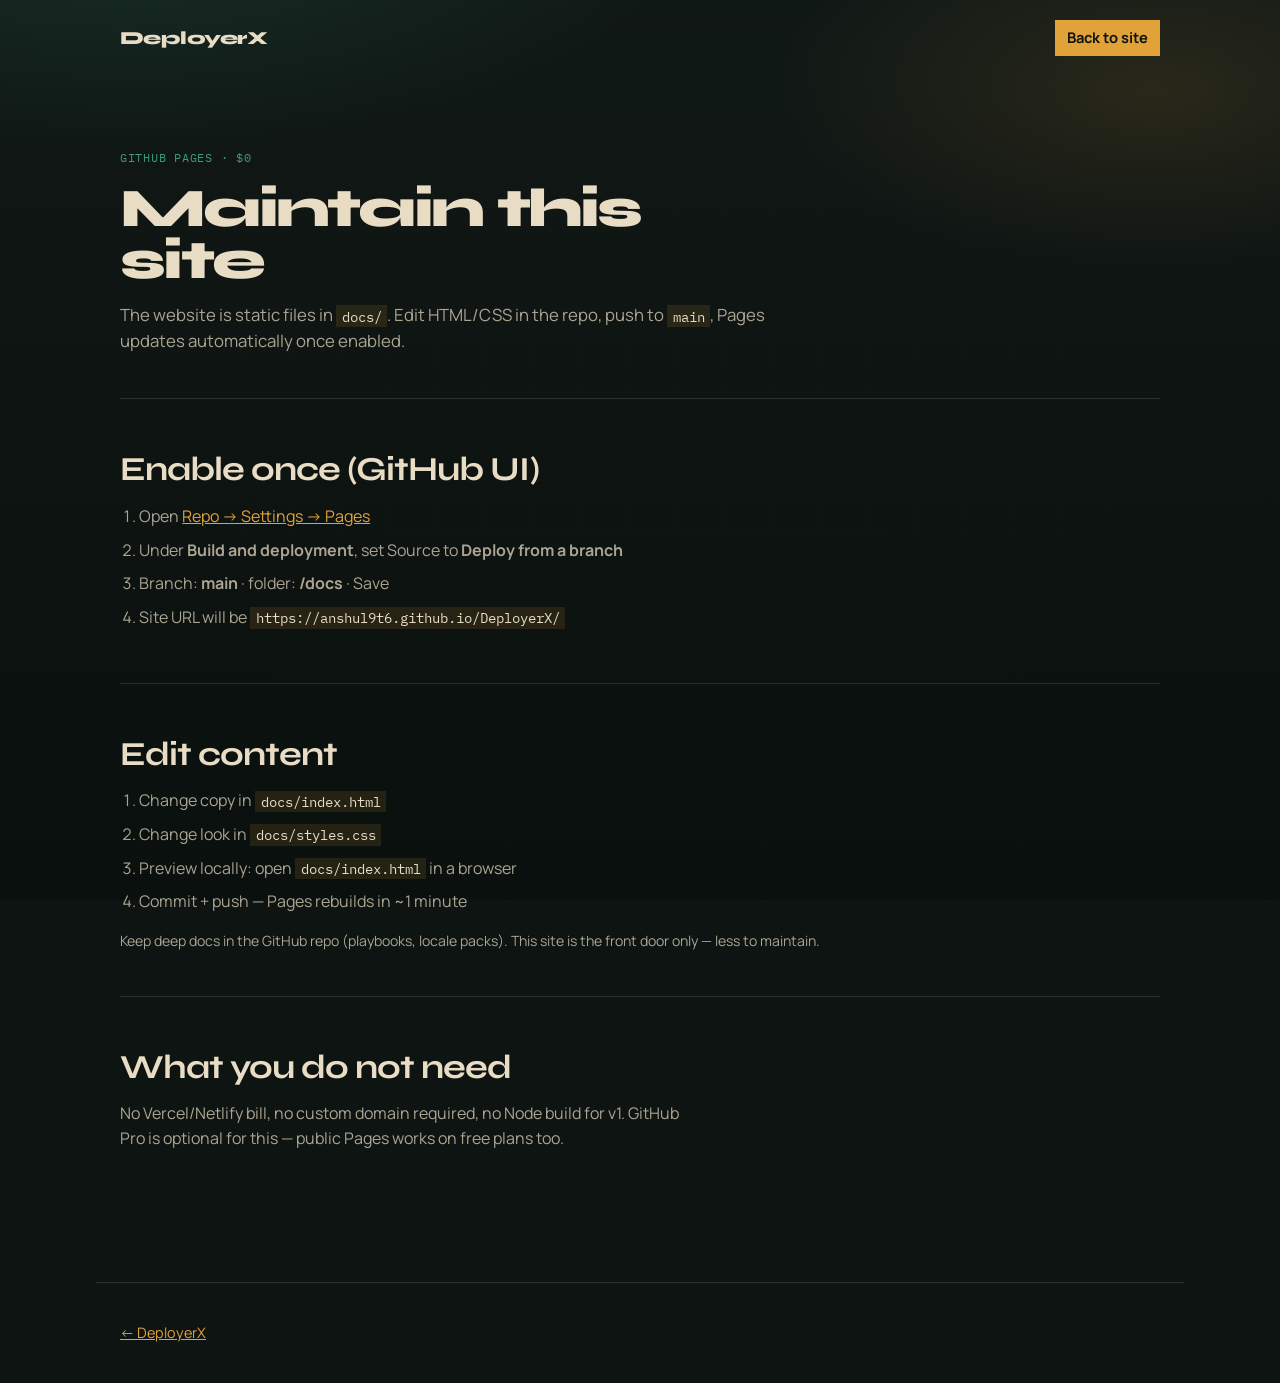
==== docs/maintain.html @ 89c41c8a "Add free GitHub Pages landing site under docs/. Give DeployerX a static front door and maintainer gu" ====
<!DOCTYPE html>
<html lang="en">
  <head>
    <meta charset="utf-8" />
    <meta name="viewport" content="width=device-width, initial-scale=1" />
    <title>Maintain the site — DeployerX</title>
    <link rel="preconnect" href="https://fonts.googleapis.com" />
    <link rel="preconnect" href="https://fonts.gstatic.com" crossorigin />
    <link
      href="https://fonts.googleapis.com/css2?family=IBM+Plex+Mono:wght@400;500&family=Syne:wght@700;800&family=Manrope:wght@400;600;700&display=swap"
      rel="stylesheet"
    />
    <link rel="stylesheet" href="styles.css" />
  </head>
  <body>
    <div class="atmosphere" aria-hidden="true"></div>
    <header class="top">
      <a class="brand" href="./">DeployerX</a>
      <nav>
        <a class="nav-cta" href="./">Back to site</a>
      </nav>
    </header>
    <main>
      <section class="hero" style="padding-bottom: 1rem">
        <p class="eyebrow">GitHub Pages · $0</p>
        <h1 style="font-size: clamp(2.2rem, 7vw, 3.4rem)">Maintain this site</h1>
        <p class="lede">
          The website is static files in <code>docs/</code>. Edit HTML/CSS in the
          repo, push to <code>main</code>, Pages updates automatically once enabled.
        </p>
      </section>

      <section class="band">
        <h2>Enable once (GitHub UI)</h2>
        <ol class="steps">
          <li>
            Open
            <a href="https://github.com/Anshul9t6/DeployerX/settings/pages"
              >Repo → Settings → Pages</a
            >
          </li>
          <li>Under <strong>Build and deployment</strong>, set Source to <strong>Deploy from a branch</strong></li>
          <li>Branch: <strong>main</strong> · folder: <strong>/docs</strong> · Save</li>
          <li>
            Site URL will be
            <code>https://anshul9t6.github.io/DeployerX/</code>
          </li>
        </ol>
      </section>

      <section class="band">
        <h2>Edit content</h2>
        <ol class="steps">
          <li>Change copy in <code>docs/index.html</code></li>
          <li>Change look in <code>docs/styles.css</code></li>
          <li>Preview locally: open <code>docs/index.html</code> in a browser</li>
          <li>Commit + push — Pages rebuilds in ~1 minute</li>
        </ol>
        <p class="fine">
          Keep deep docs in the GitHub repo (playbooks, locale packs). This site
          is the front door only — less to maintain.
        </p>
      </section>

      <section class="band">
        <h2>What you do not need</h2>
        <p class="section-lede">
          No Vercel/Netlify bill, no custom domain required, no Node build for
          v1. GitHub Pro is optional for this — public Pages works on free plans
          too.
        </p>
      </section>
    </main>
    <footer>
      <p><a href="./">← DeployerX</a></p>
    </footer>
  </body>
</html>
---- docs/styles.css ----
:root {
  --ink: #0e1412;
  --panel: #15201c;
  --line: rgba(232, 220, 196, 0.14);
  --paper: #e8dcc4;
  --muted: rgba(232, 220, 196, 0.72);
  --accent: #e2a23a;
  --accent-2: #3d9b7a;
  --max: 68rem;
  --font-brand: "Syne", system-ui, sans-serif;
  --font-body: "Manrope", system-ui, sans-serif;
  --font-mono: "IBM Plex Mono", ui-monospace, monospace;
}

*,
*::before,
*::after {
  box-sizing: border-box;
}

html {
  scroll-behavior: smooth;
}

body {
  margin: 0;
  min-height: 100vh;
  color: var(--paper);
  font-family: var(--font-body);
  background: var(--ink);
  line-height: 1.55;
}

.atmosphere {
  position: fixed;
  inset: 0;
  z-index: -1;
  background:
    radial-gradient(ellipse 80% 50% at 10% -10%, rgba(61, 155, 122, 0.18), transparent 55%),
    radial-gradient(ellipse 60% 40% at 90% 10%, rgba(226, 162, 58, 0.12), transparent 50%),
    linear-gradient(180deg, #101816 0%, var(--ink) 45%, #0a100e 100%);
}

.atmosphere::after {
  content: "";
  position: absolute;
  inset: 0;
  opacity: 0.35;
  background-image:
    linear-gradient(rgba(232, 220, 196, 0.04) 1px, transparent 1px),
    linear-gradient(90deg, rgba(232, 220, 196, 0.04) 1px, transparent 1px);
  background-size: 48px 48px;
  mask-image: radial-gradient(ellipse at center, black 20%, transparent 75%);
}

.top {
  display: flex;
  align-items: center;
  justify-content: space-between;
  gap: 1rem;
  max-width: var(--max);
  margin: 0 auto;
  padding: 1.25rem 1.5rem;
}

.brand {
  font-family: var(--font-brand);
  font-weight: 800;
  font-size: 1.15rem;
  letter-spacing: -0.03em;
  color: var(--paper);
  text-decoration: none;
}

nav {
  display: flex;
  flex-wrap: wrap;
  gap: 0.85rem 1.1rem;
  align-items: center;
}

nav a {
  color: var(--muted);
  text-decoration: none;
  font-size: 0.92rem;
  font-weight: 500;
}

nav a:hover {
  color: var(--paper);
}

.nav-cta {
  color: var(--ink) !important;
  background: var(--accent);
  padding: 0.4rem 0.75rem;
  font-weight: 700 !important;
}

main {
  max-width: var(--max);
  margin: 0 auto;
  padding: 0 1.5rem 4rem;
}

.hero {
  padding: 4.5rem 0 3.5rem;
  max-width: 42rem;
  animation: rise 0.7s ease-out both;
}

.eyebrow {
  font-family: var(--font-mono);
  font-size: 0.78rem;
  letter-spacing: 0.06em;
  text-transform: uppercase;
  color: var(--accent-2);
  margin: 0 0 1rem;
}

.hero h1 {
  font-family: var(--font-brand);
  font-weight: 800;
  font-size: clamp(3.2rem, 10vw, 5.6rem);
  line-height: 0.95;
  letter-spacing: -0.05em;
  margin: 0 0 1rem;
}

.mission {
  font-size: clamp(1.15rem, 2.4vw, 1.45rem);
  font-weight: 600;
  color: var(--paper);
  margin: 0 0 1rem;
}

.lede {
  color: var(--muted);
  margin: 0 0 1.75rem;
  font-size: 1.05rem;
}

.cta-row {
  display: flex;
  flex-wrap: wrap;
  gap: 0.75rem;
}

.btn {
  display: inline-flex;
  align-items: center;
  justify-content: center;
  padding: 0.75rem 1.1rem;
  text-decoration: none;
  font-weight: 700;
  font-size: 0.95rem;
  border: 1px solid transparent;
  transition: transform 0.15s ease, background 0.15s ease, border-color 0.15s ease;
}

.btn:hover {
  transform: translateY(-1px);
}

.btn.primary {
  background: var(--paper);
  color: var(--ink);
}

.btn.ghost {
  border-color: var(--line);
  color: var(--paper);
  background: rgba(21, 32, 28, 0.6);
}

.band {
  padding: 2.75rem 0;
  border-top: 1px solid var(--line);
  animation: rise 0.8s ease-out both;
  animation-delay: 0.12s;
}

.band h2 {
  font-family: var(--font-brand);
  font-size: clamp(1.6rem, 3vw, 2.1rem);
  letter-spacing: -0.03em;
  margin: 0 0 0.5rem;
}

.section-lede {
  color: var(--muted);
  max-width: 36rem;
  margin: 0 0 1.5rem;
}

.cascade {
  list-style: none;
  margin: 0;
  padding: 0;
  display: grid;
  gap: 0.75rem;
}

.cascade li {
  display: grid;
  grid-template-columns: auto 1fr;
  grid-template-rows: auto auto;
  column-gap: 0.9rem;
  row-gap: 0.15rem;
  padding: 1rem 1.1rem;
  background: rgba(21, 32, 28, 0.72);
  border: 1px solid var(--line);
}

.cascade .tag {
  grid-row: span 2;
  align-self: center;
  font-family: var(--font-mono);
  font-size: 0.75rem;
  color: var(--ink);
  background: var(--accent);
  padding: 0.35rem 0.45rem;
  font-weight: 500;
}

.cascade strong {
  font-size: 1.02rem;
}

.cascade span:last-child {
  color: var(--muted);
  font-size: 0.92rem;
}

.stat-line {
  display: grid;
  grid-template-columns: repeat(4, minmax(0, 1fr));
  gap: 0.75rem;
}

.stat-line > div {
  padding: 1rem;
  border: 1px solid var(--line);
  background: rgba(21, 32, 28, 0.55);
}

.stat-line .num {
  display: block;
  font-family: var(--font-brand);
  font-size: 1.8rem;
  font-weight: 800;
  letter-spacing: -0.03em;
  color: var(--accent);
}

.stat-line .label {
  color: var(--muted);
  font-size: 0.88rem;
}

.fine {
  margin: 1rem 0 0;
  color: var(--muted);
  font-size: 0.88rem;
}

.steps {
  margin: 0;
  padding-left: 1.2rem;
  color: var(--muted);
}

.steps li {
  margin: 0.55rem 0;
}

.steps a {
  color: var(--accent);
}

code {
  font-family: var(--font-mono);
  font-size: 0.86em;
  color: var(--paper);
  background: rgba(226, 162, 58, 0.12);
  padding: 0.1rem 0.35rem;
}

footer {
  max-width: var(--max);
  margin: 0 auto;
  padding: 1.5rem;
  border-top: 1px solid var(--line);
  color: var(--muted);
  font-size: 0.9rem;
}

footer a {
  color: var(--accent);
}

@keyframes rise {
  from {
    opacity: 0;
    transform: translateY(12px);
  }
  to {
    opacity: 1;
    transform: translateY(0);
  }
}

@media (max-width: 720px) {
  .hero {
    padding-top: 2.5rem;
  }

  .stat-line {
    grid-template-columns: repeat(2, minmax(0, 1fr));
  }

  nav a:not(.nav-cta) {
    display: none;
  }
}
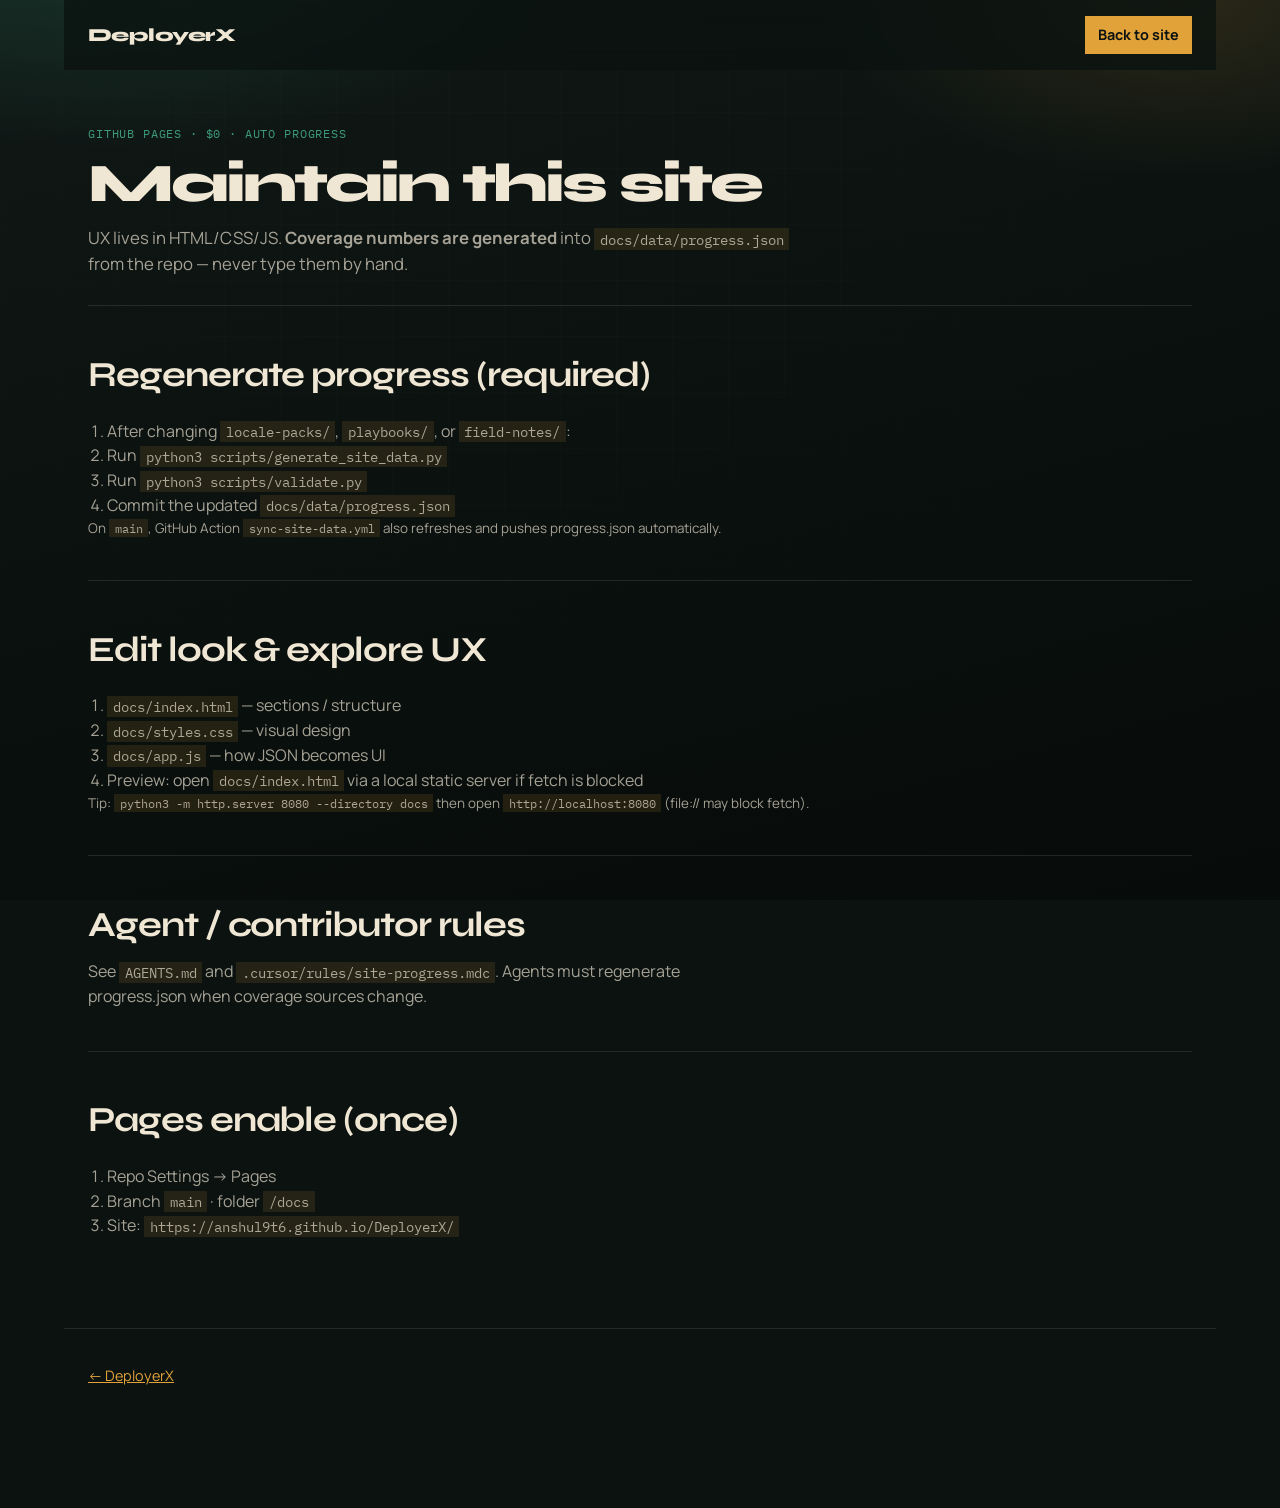
==== commit 80ead58f: "Ship live coverage atlas site and expand locale depth. Add generated progress.json with CI/agent syn" ====
--- a/docs/maintain.html
+++ b/docs/maintain.html
@@ -22,53 +22,64 @@
     </header>
     <main>
       <section class="hero" style="padding-bottom: 1rem">
-        <p class="eyebrow">GitHub Pages · $0</p>
+        <p class="eyebrow">GitHub Pages · $0 · auto progress</p>
         <h1 style="font-size: clamp(2.2rem, 7vw, 3.4rem)">Maintain this site</h1>
         <p class="lede">
-          The website is static files in <code>docs/</code>. Edit HTML/CSS in the
-          repo, push to <code>main</code>, Pages updates automatically once enabled.
+          UX lives in HTML/CSS/JS. <strong>Coverage numbers are generated</strong> into
+          <code>docs/data/progress.json</code> from the repo — never type them by hand.
         </p>
       </section>
 
       <section class="band">
-        <h2>Enable once (GitHub UI)</h2>
+        <h2>Regenerate progress (required)</h2>
         <ol class="steps">
           <li>
-            Open
-            <a href="https://github.com/Anshul9t6/DeployerX/settings/pages"
-              >Repo → Settings → Pages</a
-            >
+            After changing <code>locale-packs/</code>, <code>playbooks/</code>, or
+            <code>field-notes/</code>:
           </li>
-          <li>Under <strong>Build and deployment</strong>, set Source to <strong>Deploy from a branch</strong></li>
-          <li>Branch: <strong>main</strong> · folder: <strong>/docs</strong> · Save</li>
           <li>
-            Site URL will be
-            <code>https://anshul9t6.github.io/DeployerX/</code>
+            Run
+            <code>python3 scripts/generate_site_data.py</code>
           </li>
-        </ol>
-      </section>
-
-      <section class="band">
-        <h2>Edit content</h2>
-        <ol class="steps">
-          <li>Change copy in <code>docs/index.html</code></li>
-          <li>Change look in <code>docs/styles.css</code></li>
-          <li>Preview locally: open <code>docs/index.html</code> in a browser</li>
-          <li>Commit + push — Pages rebuilds in ~1 minute</li>
+          <li>Run <code>python3 scripts/validate.py</code></li>
+          <li>Commit the updated <code>docs/data/progress.json</code></li>
         </ol>
         <p class="fine">
-          Keep deep docs in the GitHub repo (playbooks, locale packs). This site
-          is the front door only — less to maintain.
+          On <code>main</code>, GitHub Action
+          <code>sync-site-data.yml</code> also refreshes and pushes progress.json
+          automatically.
         </p>
       </section>
 
       <section class="band">
-        <h2>What you do not need</h2>
+        <h2>Edit look &amp; explore UX</h2>
+        <ol class="steps">
+          <li><code>docs/index.html</code> — sections / structure</li>
+          <li><code>docs/styles.css</code> — visual design</li>
+          <li><code>docs/app.js</code> — how JSON becomes UI</li>
+          <li>Preview: open <code>docs/index.html</code> via a local static server if fetch is blocked</li>
+        </ol>
+        <p class="fine">
+          Tip: <code>python3 -m http.server 8080 --directory docs</code> then open
+          <code>http://localhost:8080</code> (file:// may block fetch).
+        </p>
+      </section>
+
+      <section class="band">
+        <h2>Agent / contributor rules</h2>
         <p class="section-lede">
-          No Vercel/Netlify bill, no custom domain required, no Node build for
-          v1. GitHub Pro is optional for this — public Pages works on free plans
-          too.
+          See <code>AGENTS.md</code> and <code>.cursor/rules/site-progress.mdc</code>.
+          Agents must regenerate progress.json when coverage sources change.
         </p>
+      </section>
+
+      <section class="band">
+        <h2>Pages enable (once)</h2>
+        <ol class="steps">
+          <li>Repo Settings → Pages</li>
+          <li>Branch <code>main</code> · folder <code>/docs</code></li>
+          <li>Site: <code>https://anshul9t6.github.io/DeployerX/</code></li>
+        </ol>
       </section>
     </main>
     <footer>
--- a/docs/styles.css
+++ b/docs/styles.css
@@ -1,15 +1,16 @@
 :root {
-  --ink: #0e1412;
-  --panel: #15201c;
-  --line: rgba(232, 220, 196, 0.14);
-  --paper: #e8dcc4;
-  --muted: rgba(232, 220, 196, 0.72);
+  --ink: #0b1210;
+  --panel: rgba(18, 28, 24, 0.82);
+  --line: rgba(232, 220, 196, 0.12);
+  --paper: #efe6d4;
+  --muted: rgba(239, 230, 212, 0.68);
   --accent: #e2a23a;
   --accent-2: #3d9b7a;
-  --max: 68rem;
+  --max: 72rem;
   --font-brand: "Syne", system-ui, sans-serif;
   --font-body: "Manrope", system-ui, sans-serif;
   --font-mono: "IBM Plex Mono", ui-monospace, monospace;
+  --dock-h: 3.6rem;
 }
 
 *,
@@ -29,28 +30,61 @@
   font-family: var(--font-body);
   background: var(--ink);
   line-height: 1.55;
+  padding-bottom: calc(var(--dock-h) + 1rem);
+}
+
+:focus-visible {
+  outline: 2px solid var(--accent);
+  outline-offset: 2px;
+}
+
+.skip-link {
+  position: absolute;
+  left: -999px;
+  top: 0;
+  background: var(--accent);
+  color: var(--ink);
+  padding: 0.5rem 0.75rem;
+  z-index: 100;
+  font-weight: 700;
+}
+
+.skip-link:focus {
+  left: 0.75rem;
+  top: 0.75rem;
 }
 
 .atmosphere {
   position: fixed;
   inset: 0;
-  z-index: -1;
+  z-index: -2;
   background:
-    radial-gradient(ellipse 80% 50% at 10% -10%, rgba(61, 155, 122, 0.18), transparent 55%),
-    radial-gradient(ellipse 60% 40% at 90% 10%, rgba(226, 162, 58, 0.12), transparent 50%),
-    linear-gradient(180deg, #101816 0%, var(--ink) 45%, #0a100e 100%);
+    radial-gradient(ellipse 70% 45% at 8% -8%, rgba(61, 155, 122, 0.22), transparent 55%),
+    radial-gradient(ellipse 55% 40% at 92% 0%, rgba(226, 162, 58, 0.14), transparent 50%),
+    linear-gradient(165deg, #101816 0%, var(--ink) 42%, #070b09 100%);
 }
 
 .atmosphere::after {
   content: "";
   position: absolute;
   inset: 0;
+  opacity: 0.4;
+  background-image:
+    linear-gradient(rgba(239, 230, 212, 0.035) 1px, transparent 1px),
+    linear-gradient(90deg, rgba(239, 230, 212, 0.035) 1px, transparent 1px);
+  background-size: 56px 56px;
+  mask-image: radial-gradient(ellipse at 40% 20%, black 15%, transparent 72%);
+  animation: grid-drift 28s linear infinite;
+}
+
+.scanline {
+  pointer-events: none;
+  position: fixed;
+  inset: 0;
+  z-index: -1;
+  background: linear-gradient(180deg, transparent, rgba(239, 230, 212, 0.015), transparent);
+  background-size: 100% 8px;
   opacity: 0.35;
-  background-image:
-    linear-gradient(rgba(232, 220, 196, 0.04) 1px, transparent 1px),
-    linear-gradient(90deg, rgba(232, 220, 196, 0.04) 1px, transparent 1px);
-  background-size: 48px 48px;
-  mask-image: radial-gradient(ellipse at center, black 20%, transparent 75%);
 }
 
 .top {
@@ -60,7 +94,12 @@
   gap: 1rem;
   max-width: var(--max);
   margin: 0 auto;
-  padding: 1.25rem 1.5rem;
+  padding: 1rem 1.5rem;
+  position: sticky;
+  top: 0;
+  z-index: 20;
+  backdrop-filter: blur(12px);
+  background: rgba(11, 18, 16, 0.78);
 }
 
 .brand {
@@ -75,14 +114,14 @@
 nav {
   display: flex;
   flex-wrap: wrap;
-  gap: 0.85rem 1.1rem;
+  gap: 0.65rem 0.95rem;
   align-items: center;
 }
 
 nav a {
   color: var(--muted);
   text-decoration: none;
-  font-size: 0.92rem;
+  font-size: 0.9rem;
   font-weight: 500;
 }
 
@@ -93,26 +132,40 @@
 .nav-cta {
   color: var(--ink) !important;
   background: var(--accent);
-  padding: 0.4rem 0.75rem;
+  padding: 0.45rem 0.8rem;
   font-weight: 700 !important;
+  min-height: 2.4rem;
+  display: inline-flex;
+  align-items: center;
+}
+
+.lang-toggle {
+  font-family: var(--font-mono);
+  font-size: 0.78rem;
+  color: var(--paper);
+  background: transparent;
+  border: 1px solid var(--line);
+  padding: 0.4rem 0.55rem;
+  cursor: pointer;
+  min-height: 2.4rem;
 }
 
 main {
   max-width: var(--max);
   margin: 0 auto;
-  padding: 0 1.5rem 4rem;
+  padding: 0 1.5rem 3rem;
 }
 
 .hero {
-  padding: 4.5rem 0 3.5rem;
-  max-width: 42rem;
-  animation: rise 0.7s ease-out both;
+  padding: 3.4rem 0 1.8rem;
+  max-width: 44rem;
+  animation: rise 0.75s ease-out both;
 }
 
 .eyebrow {
   font-family: var(--font-mono);
-  font-size: 0.78rem;
-  letter-spacing: 0.06em;
+  font-size: 0.75rem;
+  letter-spacing: 0.07em;
   text-transform: uppercase;
   color: var(--accent-2);
   margin: 0 0 1rem;
@@ -121,40 +174,51 @@
 .hero h1 {
   font-family: var(--font-brand);
   font-weight: 800;
-  font-size: clamp(3.2rem, 10vw, 5.6rem);
-  line-height: 0.95;
-  letter-spacing: -0.05em;
+  font-size: clamp(3.4rem, 11vw, 6rem);
+  line-height: 0.92;
+  letter-spacing: -0.055em;
   margin: 0 0 1rem;
 }
 
 .mission {
-  font-size: clamp(1.15rem, 2.4vw, 1.45rem);
+  font-size: clamp(1.15rem, 2.5vw, 1.5rem);
   font-weight: 600;
-  color: var(--paper);
-  margin: 0 0 1rem;
+  margin: 0 0 0.85rem;
 }
 
 .lede {
   color: var(--muted);
-  margin: 0 0 1.75rem;
+  margin: 0 0 0.75rem;
   font-size: 1.05rem;
 }
 
+.promise {
+  margin: 0 0 1.4rem;
+  color: var(--accent);
+  font-weight: 600;
+  font-size: 0.98rem;
+}
+
 .cta-row {
   display: flex;
   flex-wrap: wrap;
-  gap: 0.75rem;
+  gap: 0.7rem;
+  align-items: center;
 }
 
 .btn {
   display: inline-flex;
   align-items: center;
   justify-content: center;
-  padding: 0.75rem 1.1rem;
+  padding: 0.75rem 1.05rem;
   text-decoration: none;
   font-weight: 700;
-  font-size: 0.95rem;
+  font-size: 0.94rem;
   border: 1px solid transparent;
+  min-height: 2.75rem;
+  cursor: pointer;
+  background: transparent;
+  color: var(--paper);
   transition: transform 0.15s ease, background 0.15s ease, border-color 0.15s ease;
 }
 
@@ -169,36 +233,492 @@
 
 .btn.ghost {
   border-color: var(--line);
-  color: var(--paper);
-  background: rgba(21, 32, 28, 0.6);
+  background: var(--panel);
+}
+
+.btn.text {
+  border: none;
+  color: var(--muted);
+  font-weight: 600;
+  min-height: auto;
+  padding: 0.4rem 0.2rem;
+}
+
+.btn.text:hover {
+  color: var(--accent);
+  transform: none;
+}
+
+.live-pill {
+  display: inline-flex;
+  align-items: center;
+  gap: 0.5rem;
+  margin: 1.25rem 0 0;
+  font-family: var(--font-mono);
+  font-size: 0.75rem;
+  color: var(--muted);
+}
+
+.pulse {
+  width: 0.55rem;
+  height: 0.55rem;
+  border-radius: 50%;
+  background: var(--accent-2);
+  box-shadow: 0 0 0 0 rgba(61, 155, 122, 0.55);
+  animation: pulse 1.8s ease-out infinite;
+}
+
+.stats-band {
+  margin: 0.25rem 0 0.5rem;
+}
+
+.stat-grid {
+  display: grid;
+  grid-template-columns: repeat(6, minmax(0, 1fr));
+  gap: 0.65rem;
+}
+
+.stat {
+  padding: 1rem 0.9rem;
+  border: 1px solid var(--line);
+  background: var(--panel);
+  min-height: 5.2rem;
+}
+
+.stat .num {
+  display: block;
+  font-family: var(--font-brand);
+  font-size: clamp(1.45rem, 3vw, 1.9rem);
+  font-weight: 800;
+  letter-spacing: -0.03em;
+  color: var(--accent);
+}
+
+.stat .label {
+  color: var(--muted);
+  font-size: 0.8rem;
+  margin-top: 0.25rem;
+  display: block;
 }
 
 .band {
-  padding: 2.75rem 0;
+  padding: 2.6rem 0;
   border-top: 1px solid var(--line);
-  animation: rise 0.8s ease-out both;
-  animation-delay: 0.12s;
+}
+
+.band-head {
+  display: grid;
+  grid-template-columns: 1.4fr 1fr;
+  gap: 1.5rem;
+  margin-bottom: 1.4rem;
 }
 
 .band h2 {
   font-family: var(--font-brand);
-  font-size: clamp(1.6rem, 3vw, 2.1rem);
+  font-size: clamp(1.65rem, 3vw, 2.2rem);
   letter-spacing: -0.03em;
-  margin: 0 0 0.5rem;
+  margin: 0 0 0.45rem;
 }
 
 .section-lede {
   color: var(--muted);
-  max-width: 36rem;
-  margin: 0 0 1.5rem;
-}
-
-.cascade {
+  max-width: 38rem;
+  margin: 0;
+}
+
+.subhead {
+  font-family: var(--font-brand);
+  font-size: 1.05rem;
+  margin: 1.5rem 0 0.75rem;
+}
+
+.subhead.tight {
+  margin-top: 0;
+}
+
+.story-grid {
+  display: grid;
+  grid-template-columns: 1.3fr 1fr;
+  gap: 1rem;
+}
+
+.feature-card {
+  padding: 1.25rem 1.3rem;
+  border: 1px solid var(--line);
+  background: var(--panel);
+}
+
+.feature-card h2 {
+  font-size: 1.35rem;
+  margin: 0.2rem 0 0.55rem;
+}
+
+.activity {
   list-style: none;
   margin: 0;
   padding: 0;
   display: grid;
+  gap: 0.45rem;
+}
+
+.activity a {
+  color: var(--paper);
+  text-decoration: none;
+  display: block;
+  padding: 0.7rem 0.8rem;
+  border: 1px solid var(--line);
+  background: var(--panel);
+  font-size: 0.9rem;
+}
+
+.activity a:hover {
+  border-color: rgba(61, 155, 122, 0.45);
+}
+
+.progress-stack {
+  display: grid;
   gap: 0.75rem;
+}
+
+.bar-block {
+  padding: 0.85rem 0.95rem;
+  border: 1px solid var(--line);
+  background: var(--panel);
+}
+
+.bar-block .row {
+  display: flex;
+  justify-content: space-between;
+  font-size: 0.82rem;
+  color: var(--muted);
+  margin-bottom: 0.4rem;
+}
+
+.bar-track {
+  height: 0.45rem;
+  background: rgba(239, 230, 212, 0.08);
+  overflow: hidden;
+}
+
+.bar-fill {
+  height: 100%;
+  background: linear-gradient(90deg, var(--accent-2), var(--accent));
+}
+
+.countries {
+  display: grid;
+  grid-template-columns: repeat(2, minmax(0, 1fr));
+  gap: 0.75rem;
+  margin-bottom: 1.25rem;
+}
+
+.country-card,
+.playbook-card,
+.l3-card {
+  display: block;
+  text-decoration: none;
+  color: inherit;
+  border: 1px solid var(--line);
+  background: var(--panel);
+  transition: border-color 0.15s ease, transform 0.15s ease;
+}
+
+.country-card {
+  padding: 1.1rem 1.15rem;
+}
+
+.country-card:hover,
+.playbook-card:hover {
+  border-color: rgba(226, 162, 58, 0.45);
+  transform: translateY(-2px);
+}
+
+.country-card .code,
+.playbook-card .id {
+  font-family: var(--font-mono);
+  font-size: 0.72rem;
+  color: var(--accent);
+  text-transform: uppercase;
+  letter-spacing: 0.04em;
+}
+
+.country-card h3,
+.playbook-card h3 {
+  font-family: var(--font-brand);
+  margin: 0.25rem 0 0.35rem;
+  font-size: 1.25rem;
+  letter-spacing: -0.02em;
+}
+
+.country-card p,
+.playbook-card p {
+  margin: 0;
+  color: var(--muted);
+  font-size: 0.9rem;
+}
+
+.meta {
+  margin-top: 0.75rem;
+  display: flex;
+  flex-wrap: wrap;
+  gap: 0.4rem;
+}
+
+.chip {
+  font-family: var(--font-mono);
+  font-size: 0.68rem;
+  padding: 0.25rem 0.4rem;
+  border: 1px solid var(--line);
+  color: var(--muted);
+}
+
+.chip.hot {
+  color: var(--ink);
+  background: var(--accent);
+  border-color: transparent;
+}
+
+.explore-panel {
+  border: 1px solid var(--line);
+  background: rgba(18, 28, 24, 0.55);
+  padding: 1rem;
+}
+
+.explore-toolbar {
+  display: flex;
+  flex-wrap: wrap;
+  gap: 0.85rem;
+  justify-content: space-between;
+  margin-bottom: 0.75rem;
+}
+
+.toolbar-left,
+.toolbar-right {
+  display: flex;
+  flex-wrap: wrap;
+  gap: 0.55rem;
+  align-items: center;
+}
+
+.search-wrap {
+  flex: 1;
+  min-width: min(100%, 16rem);
+}
+
+#l3-filter,
+#l3-sort {
+  width: 100%;
+  background: rgba(11, 18, 16, 0.9);
+  border: 1px solid var(--line);
+  color: var(--paper);
+  font: inherit;
+  padding: 0.7rem 0.85rem;
+  min-height: 2.75rem;
+}
+
+#l3-sort {
+  width: auto;
+}
+
+.filter-row {
+  display: flex;
+  flex-wrap: wrap;
+  gap: 0.35rem;
+}
+
+.chip-btn {
+  font-family: var(--font-mono);
+  font-size: 0.72rem;
+  color: var(--muted);
+  background: transparent;
+  border: 1px solid var(--line);
+  padding: 0.45rem 0.55rem;
+  cursor: pointer;
+  min-height: 2.4rem;
+}
+
+.chip-btn.active,
+.chip-btn:hover {
+  color: var(--ink);
+  background: var(--accent-2);
+  border-color: transparent;
+}
+
+.drill-hint {
+  color: var(--muted);
+  font-size: 0.85rem;
+  margin: 0 0 0.75rem;
+}
+
+.l3-grid {
+  display: grid;
+  grid-template-columns: repeat(3, minmax(0, 1fr));
+  gap: 0.55rem;
+  max-height: 26rem;
+  overflow: auto;
+}
+
+.l3-card {
+  padding: 0.85rem;
+  background: rgba(11, 18, 16, 0.55);
+}
+
+.l3-card:hover {
+  border-color: rgba(61, 155, 122, 0.5);
+}
+
+.l3-card strong {
+  display: block;
+  font-size: 0.95rem;
+}
+
+.l3-card span {
+  display: block;
+  color: var(--muted);
+  font-size: 0.78rem;
+  margin-top: 0.2rem;
+}
+
+.empty-state {
+  grid-column: 1 / -1;
+  padding: 1.5rem;
+  text-align: center;
+  display: grid;
+  gap: 0.75rem;
+  justify-items: center;
+}
+
+.l2-strip {
+  display: flex;
+  flex-wrap: wrap;
+  gap: 0.4rem;
+}
+
+.l2-pill {
+  font-family: var(--font-mono);
+  font-size: 0.72rem;
+  color: var(--muted);
+  border: 1px solid var(--line);
+  padding: 0.45rem 0.55rem;
+  background: rgba(18, 28, 24, 0.5);
+  cursor: pointer;
+  min-height: 2.4rem;
+}
+
+.l2-pill.seeded {
+  color: var(--paper);
+  border-color: rgba(61, 155, 122, 0.45);
+}
+
+.l2-pill.has-l3 {
+  color: var(--ink);
+  background: var(--accent-2);
+  border-color: transparent;
+}
+
+.l2-pill.active {
+  outline: 2px solid var(--accent);
+  outline-offset: 1px;
+}
+
+.playbook-grid {
+  display: grid;
+  grid-template-columns: repeat(2, minmax(0, 1fr));
+  gap: 0.75rem;
+}
+
+.playbook-card {
+  padding: 1.2rem;
+}
+
+.path-flow {
+  display: grid;
+  gap: 0.65rem;
+  margin-top: 1.1rem;
+}
+
+.path-step {
+  display: grid;
+  grid-template-columns: auto 1fr;
+  gap: 0.9rem;
+  padding: 1rem 1.1rem;
+  border: 1px solid var(--line);
+  background: var(--panel);
+  opacity: 0.55;
+}
+
+.path-step.active,
+.path-step.done {
+  opacity: 1;
+}
+
+.path-step.done {
+  border-color: rgba(61, 155, 122, 0.45);
+}
+
+.step-num {
+  font-family: var(--font-brand);
+  font-weight: 800;
+  font-size: 1.2rem;
+  color: var(--accent);
+  width: 1.5rem;
+}
+
+.choice-row {
+  display: flex;
+  flex-wrap: wrap;
+  gap: 0.45rem;
+  margin-top: 0.55rem;
+}
+
+.choice {
+  border: 1px solid var(--line);
+  background: rgba(11, 18, 16, 0.6);
+  color: var(--paper);
+  padding: 0.65rem 0.85rem;
+  cursor: pointer;
+  font: inherit;
+  font-weight: 600;
+  min-height: 2.75rem;
+}
+
+.choice.selected,
+.choice:hover {
+  border-color: var(--accent);
+  background: rgba(226, 162, 58, 0.12);
+}
+
+.checklist {
+  list-style: none;
+  margin: 1.1rem 0 0;
+  padding: 0;
+  display: grid;
+  gap: 0.45rem;
+}
+
+.checklist label {
+  display: flex;
+  gap: 0.55rem;
+  align-items: center;
+  color: var(--muted);
+  padding: 0.55rem 0.7rem;
+  border: 1px solid var(--line);
+  background: var(--panel);
+  min-height: 2.75rem;
+}
+
+.checklist input {
+  width: 1.1rem;
+  height: 1.1rem;
+  accent-color: var(--accent-2);
+}
+
+.cascade {
+  list-style: none;
+  margin: 1.2rem 0 0;
+  padding: 0;
+  display: grid;
+  gap: 0.65rem;
 }
 
 .cascade li {
@@ -206,9 +726,8 @@
   grid-template-columns: auto 1fr;
   grid-template-rows: auto auto;
   column-gap: 0.9rem;
-  row-gap: 0.15rem;
   padding: 1rem 1.1rem;
-  background: rgba(21, 32, 28, 0.72);
+  background: var(--panel);
   border: 1px solid var(--line);
 }
 
@@ -216,62 +735,21 @@
   grid-row: span 2;
   align-self: center;
   font-family: var(--font-mono);
-  font-size: 0.75rem;
+  font-size: 0.72rem;
   color: var(--ink);
   background: var(--accent);
   padding: 0.35rem 0.45rem;
-  font-weight: 500;
-}
-
-.cascade strong {
-  font-size: 1.02rem;
 }
 
 .cascade span:last-child {
   color: var(--muted);
-  font-size: 0.92rem;
-}
-
-.stat-line {
-  display: grid;
-  grid-template-columns: repeat(4, minmax(0, 1fr));
-  gap: 0.75rem;
-}
-
-.stat-line > div {
-  padding: 1rem;
-  border: 1px solid var(--line);
-  background: rgba(21, 32, 28, 0.55);
-}
-
-.stat-line .num {
-  display: block;
-  font-family: var(--font-brand);
-  font-size: 1.8rem;
-  font-weight: 800;
-  letter-spacing: -0.03em;
-  color: var(--accent);
-}
-
-.stat-line .label {
-  color: var(--muted);
-  font-size: 0.88rem;
-}
-
-.fine {
+  font-size: 0.9rem;
+}
+
+.steps {
   margin: 1rem 0 0;
-  color: var(--muted);
-  font-size: 0.88rem;
-}
-
-.steps {
-  margin: 0;
   padding-left: 1.2rem;
   color: var(--muted);
-}
-
-.steps li {
-  margin: 0.55rem 0;
 }
 
 .steps a {
@@ -281,15 +759,24 @@
 code {
   font-family: var(--font-mono);
   font-size: 0.86em;
-  color: var(--paper);
   background: rgba(226, 162, 58, 0.12);
   padding: 0.1rem 0.35rem;
+}
+
+.fine {
+  margin: 0;
+  color: var(--muted);
+  font-size: 0.84rem;
+}
+
+.empty {
+  color: var(--muted);
 }
 
 footer {
   max-width: var(--max);
   margin: 0 auto;
-  padding: 1.5rem;
+  padding: 1.4rem 1.5rem 2rem;
   border-top: 1px solid var(--line);
   color: var(--muted);
   font-size: 0.9rem;
@@ -297,12 +784,74 @@
 
 footer a {
   color: var(--accent);
+}
+
+.mobile-dock {
+  display: none;
+  position: fixed;
+  left: 0;
+  right: 0;
+  bottom: 0;
+  z-index: 30;
+  height: var(--dock-h);
+  background: rgba(11, 18, 16, 0.94);
+  border-top: 1px solid var(--line);
+  backdrop-filter: blur(10px);
+  grid-template-columns: repeat(3, 1fr);
+}
+
+.mobile-dock a {
+  display: flex;
+  align-items: center;
+  justify-content: center;
+  color: var(--paper);
+  text-decoration: none;
+  font-weight: 700;
+  font-size: 0.88rem;
+}
+
+/* skeletons */
+.skeleton .sk,
+.skeleton-line,
+.skeleton-block {
+  display: block;
+  background: linear-gradient(90deg, rgba(239, 230, 212, 0.06), rgba(239, 230, 212, 0.14), rgba(239, 230, 212, 0.06));
+  background-size: 200% 100%;
+  animation: shimmer 1.2s linear infinite;
+  border-radius: 2px;
+}
+
+.skeleton .sk {
+  height: 1.4rem;
+  width: 40%;
+  margin-bottom: 0.45rem;
+}
+
+.skeleton .sk.thin {
+  height: 0.7rem;
+  width: 70%;
+}
+
+.skeleton-line {
+  height: 2.6rem;
+}
+
+.skeleton-block {
+  height: 8rem;
+}
+
+.sr-only {
+  position: absolute;
+  width: 1px;
+  height: 1px;
+  overflow: hidden;
+  clip: rect(0, 0, 0, 0);
 }
 
 @keyframes rise {
   from {
     opacity: 0;
-    transform: translateY(12px);
+    transform: translateY(14px);
   }
   to {
     opacity: 1;
@@ -310,16 +859,100 @@
   }
 }
 
+@keyframes pulse {
+  0% {
+    box-shadow: 0 0 0 0 rgba(61, 155, 122, 0.55);
+  }
+  70% {
+    box-shadow: 0 0 0 10px rgba(61, 155, 122, 0);
+  }
+  100% {
+    box-shadow: 0 0 0 0 rgba(61, 155, 122, 0);
+  }
+}
+
+@keyframes grid-drift {
+  from {
+    background-position: 0 0, 0 0;
+  }
+  to {
+    background-position: 56px 56px, 56px 56px;
+  }
+}
+
+@keyframes shimmer {
+  to {
+    background-position: -200% 0;
+  }
+}
+
+@media (max-width: 960px) {
+  .stat-grid {
+    grid-template-columns: repeat(3, minmax(0, 1fr));
+  }
+
+  .band-head,
+  .countries,
+  .playbook-grid,
+  .story-grid {
+    grid-template-columns: 1fr;
+  }
+
+  .l3-grid {
+    grid-template-columns: repeat(2, minmax(0, 1fr));
+  }
+}
+
 @media (max-width: 720px) {
-  .hero {
-    padding-top: 2.5rem;
-  }
-
-  .stat-line {
-    grid-template-columns: repeat(2, minmax(0, 1fr));
+  body {
+    padding-bottom: calc(var(--dock-h) + 1.25rem);
+  }
+
+  .mobile-dock {
+    display: grid;
   }
 
   nav a:not(.nav-cta) {
     display: none;
   }
-}
+
+  .stat-grid,
+  .l3-grid {
+    grid-template-columns: 1fr;
+    max-height: none;
+  }
+
+  .l3-grid {
+    display: flex;
+    overflow-x: auto;
+    gap: 0.55rem;
+    scroll-snap-type: x mandatory;
+    padding-bottom: 0.35rem;
+  }
+
+  .l3-card {
+    min-width: 78%;
+    scroll-snap-align: start;
+  }
+
+  .hero {
+    padding-top: 2rem;
+  }
+}
+
+@media (prefers-reduced-motion: reduce) {
+  html {
+    scroll-behavior: auto;
+  }
+
+  *,
+  *::before,
+  *::after {
+    animation: none !important;
+    transition: none !important;
+  }
+
+  .top {
+    backdrop-filter: none;
+  }
+}
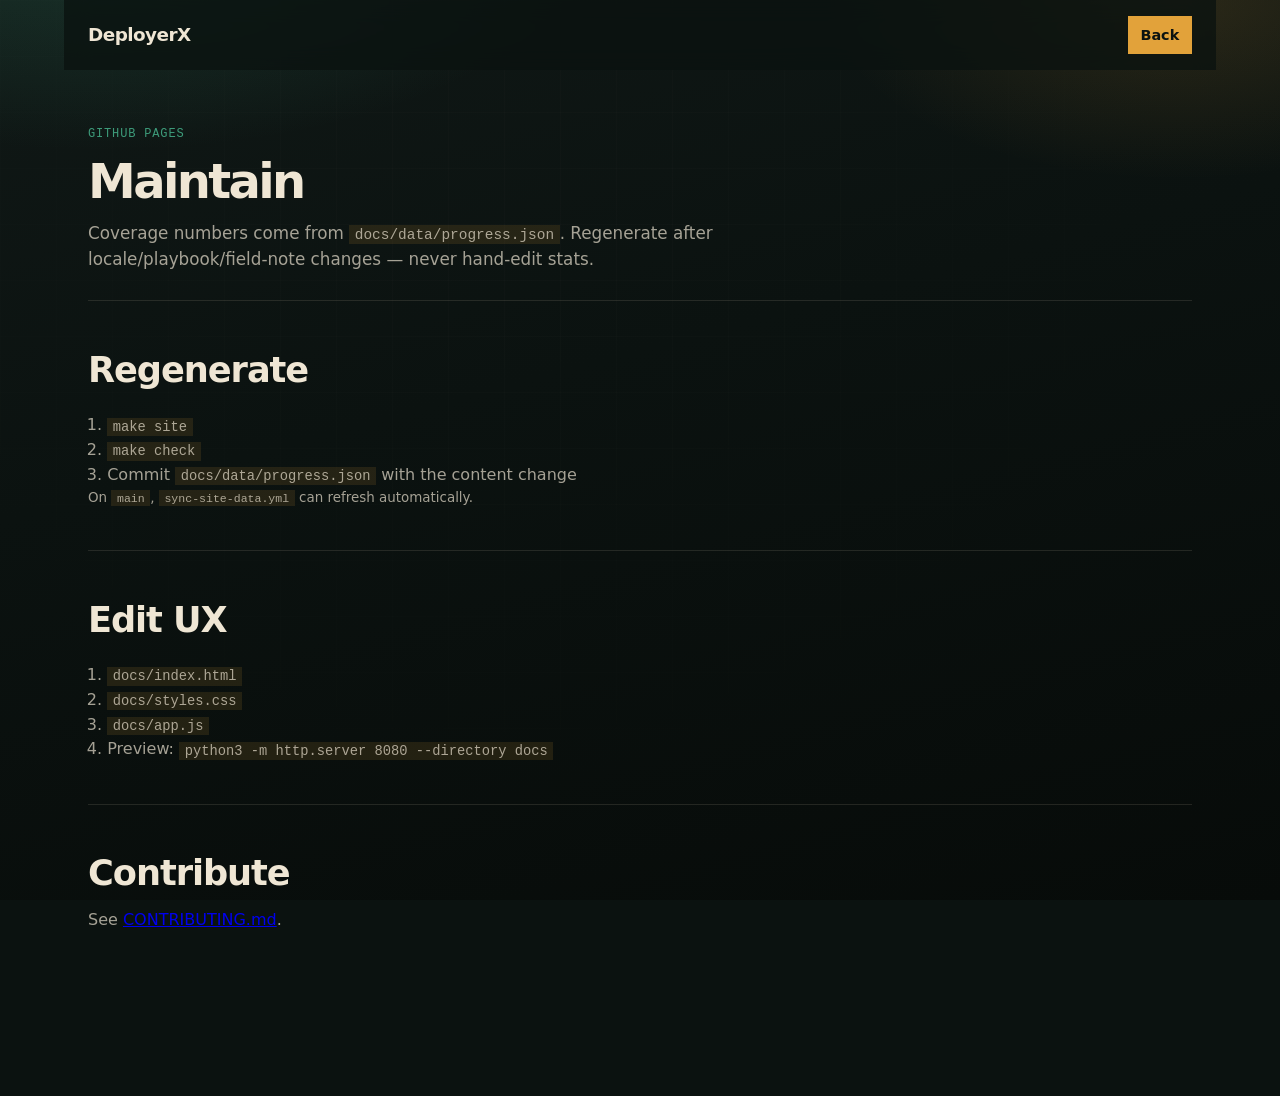
==== commit b1d70050: "Tighten architecture and make coverage metrics honest. Replace slogan-heavy docs with a product READ" ====
--- a/docs/maintain.html
+++ b/docs/maintain.html
@@ -4,86 +4,47 @@
     <meta charset="utf-8" />
     <meta name="viewport" content="width=device-width, initial-scale=1" />
     <title>Maintain the site — DeployerX</title>
-    <link rel="preconnect" href="https://fonts.googleapis.com" />
-    <link rel="preconnect" href="https://fonts.gstatic.com" crossorigin />
-    <link
-      href="https://fonts.googleapis.com/css2?family=IBM+Plex+Mono:wght@400;500&family=Syne:wght@700;800&family=Manrope:wght@400;600;700&display=swap"
-      rel="stylesheet"
-    />
     <link rel="stylesheet" href="styles.css" />
   </head>
   <body>
     <div class="atmosphere" aria-hidden="true"></div>
     <header class="top">
       <a class="brand" href="./">DeployerX</a>
-      <nav>
-        <a class="nav-cta" href="./">Back to site</a>
-      </nav>
+      <nav><a class="nav-cta" href="./">Back</a></nav>
     </header>
     <main>
       <section class="hero" style="padding-bottom: 1rem">
-        <p class="eyebrow">GitHub Pages · $0 · auto progress</p>
-        <h1 style="font-size: clamp(2.2rem, 7vw, 3.4rem)">Maintain this site</h1>
+        <p class="eyebrow">GitHub Pages</p>
+        <h1 style="font-size: clamp(2rem, 6vw, 3rem)">Maintain</h1>
         <p class="lede">
-          UX lives in HTML/CSS/JS. <strong>Coverage numbers are generated</strong> into
-          <code>docs/data/progress.json</code> from the repo — never type them by hand.
+          Coverage numbers come from <code>docs/data/progress.json</code>. Regenerate after
+          locale/playbook/field-note changes — never hand-edit stats.
         </p>
       </section>
-
       <section class="band">
-        <h2>Regenerate progress (required)</h2>
+        <h2>Regenerate</h2>
         <ol class="steps">
-          <li>
-            After changing <code>locale-packs/</code>, <code>playbooks/</code>, or
-            <code>field-notes/</code>:
-          </li>
-          <li>
-            Run
-            <code>python3 scripts/generate_site_data.py</code>
-          </li>
-          <li>Run <code>python3 scripts/validate.py</code></li>
-          <li>Commit the updated <code>docs/data/progress.json</code></li>
+          <li><code>make site</code></li>
+          <li><code>make check</code></li>
+          <li>Commit <code>docs/data/progress.json</code> with the content change</li>
         </ol>
-        <p class="fine">
-          On <code>main</code>, GitHub Action
-          <code>sync-site-data.yml</code> also refreshes and pushes progress.json
-          automatically.
+        <p class="fine">On <code>main</code>, <code>sync-site-data.yml</code> can refresh automatically.</p>
+      </section>
+      <section class="band">
+        <h2>Edit UX</h2>
+        <ol class="steps">
+          <li><code>docs/index.html</code></li>
+          <li><code>docs/styles.css</code></li>
+          <li><code>docs/app.js</code></li>
+          <li>Preview: <code>python3 -m http.server 8080 --directory docs</code></li>
+        </ol>
+      </section>
+      <section class="band">
+        <h2>Contribute</h2>
+        <p class="section-lede">
+          See <a href="https://github.com/Anshul9t6/DeployerX/blob/main/CONTRIBUTING.md">CONTRIBUTING.md</a>.
         </p>
       </section>
-
-      <section class="band">
-        <h2>Edit look &amp; explore UX</h2>
-        <ol class="steps">
-          <li><code>docs/index.html</code> — sections / structure</li>
-          <li><code>docs/styles.css</code> — visual design</li>
-          <li><code>docs/app.js</code> — how JSON becomes UI</li>
-          <li>Preview: open <code>docs/index.html</code> via a local static server if fetch is blocked</li>
-        </ol>
-        <p class="fine">
-          Tip: <code>python3 -m http.server 8080 --directory docs</code> then open
-          <code>http://localhost:8080</code> (file:// may block fetch).
-        </p>
-      </section>
-
-      <section class="band">
-        <h2>Agent / contributor rules</h2>
-        <p class="section-lede">
-          See <code>AGENTS.md</code> and <code>.cursor/rules/site-progress.mdc</code>.
-          Agents must regenerate progress.json when coverage sources change.
-        </p>
-      </section>
-
-      <section class="band">
-        <h2>Pages enable (once)</h2>
-        <ol class="steps">
-          <li>Repo Settings → Pages</li>
-          <li>Branch <code>main</code> · folder <code>/docs</code></li>
-          <li>Site: <code>https://anshul9t6.github.io/DeployerX/</code></li>
-        </ol>
-      </section>
     </main>
-    <footer>
-      <p><a href="./">← DeployerX</a></p>
-    </footer>
   </body>
 </html>
